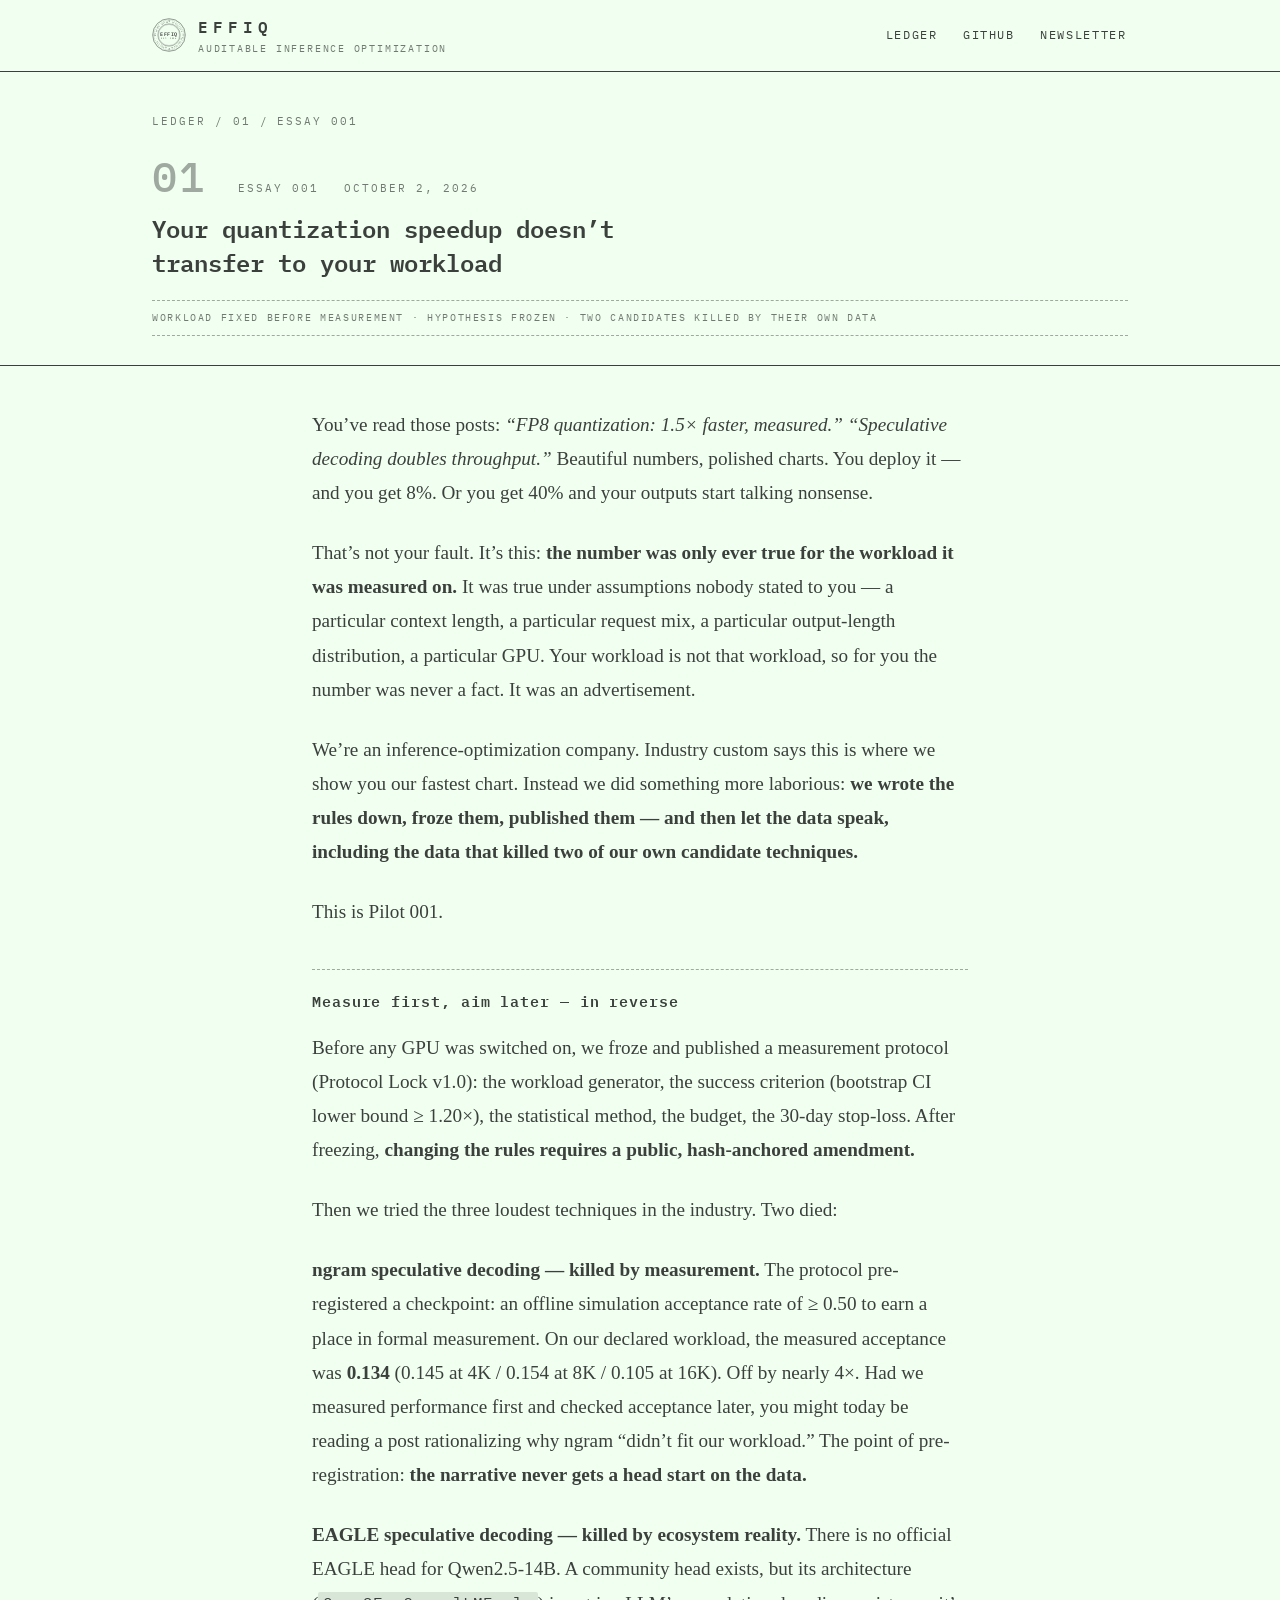
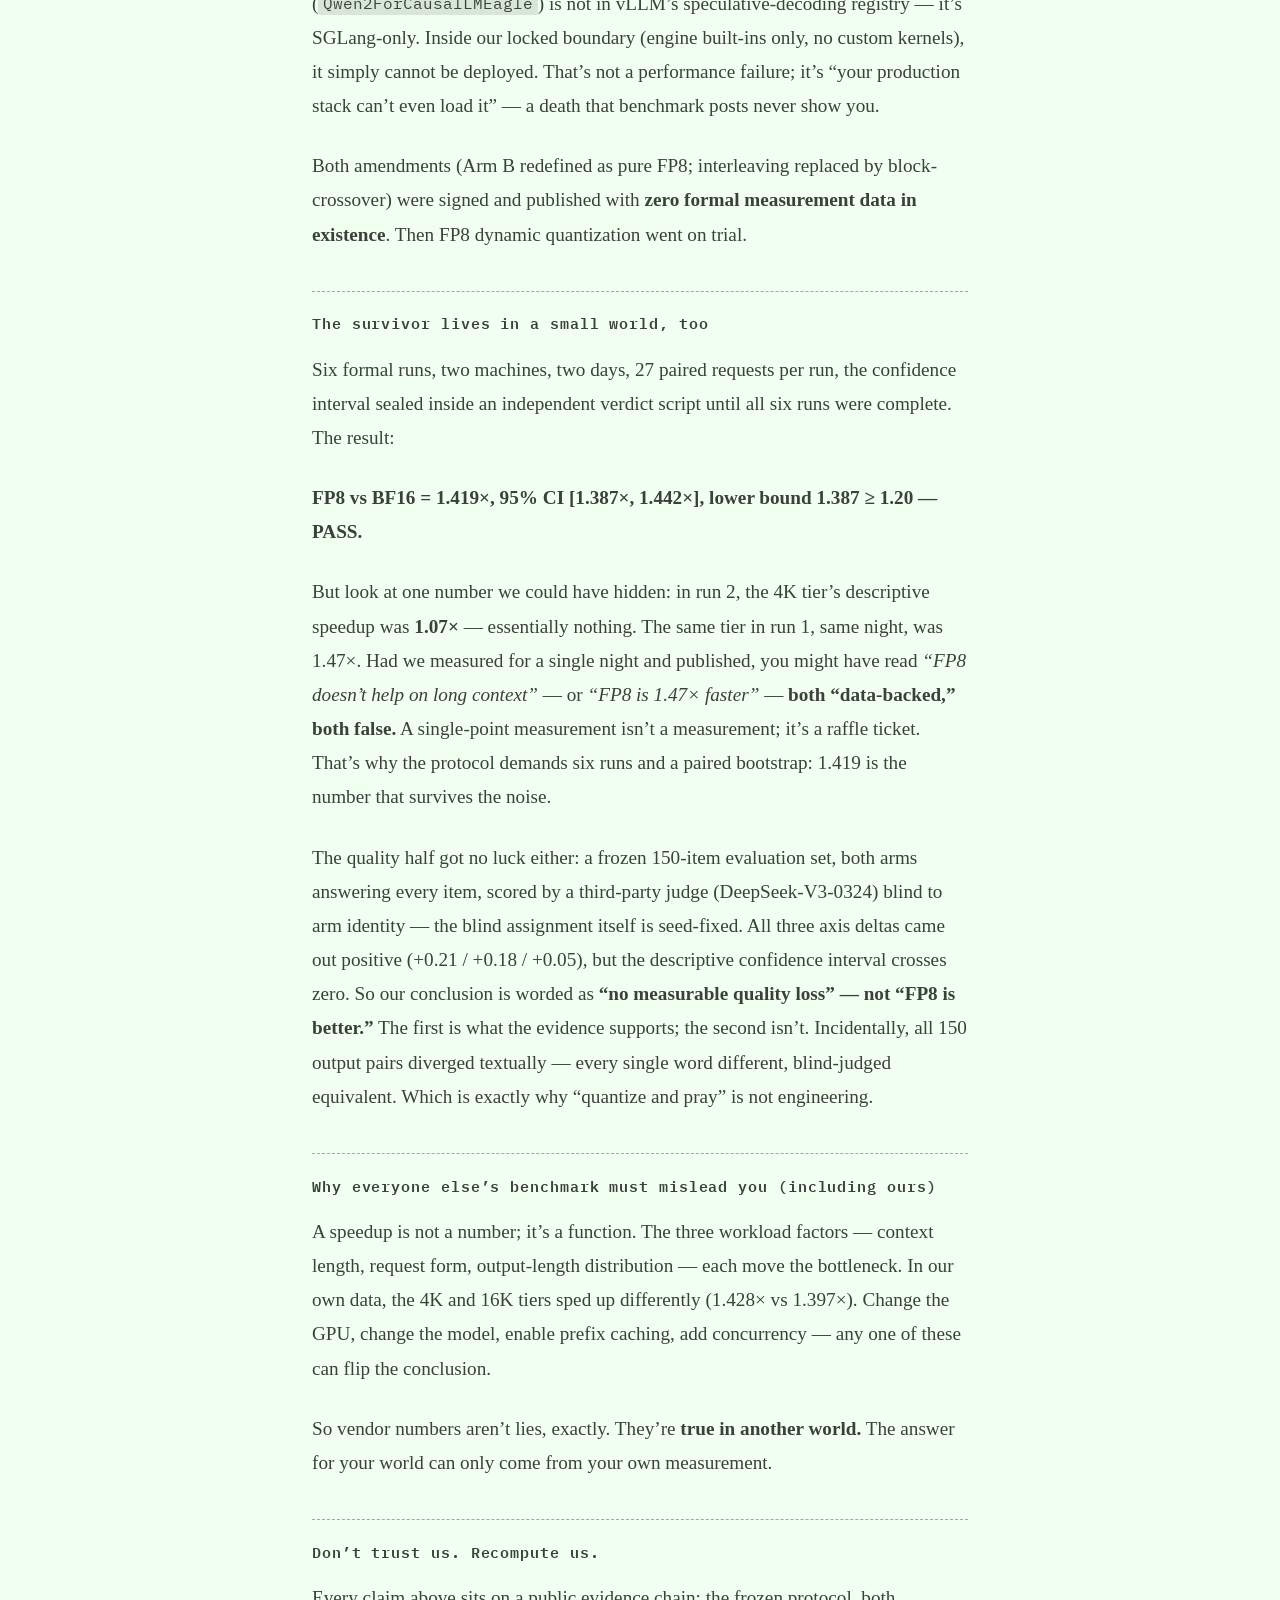
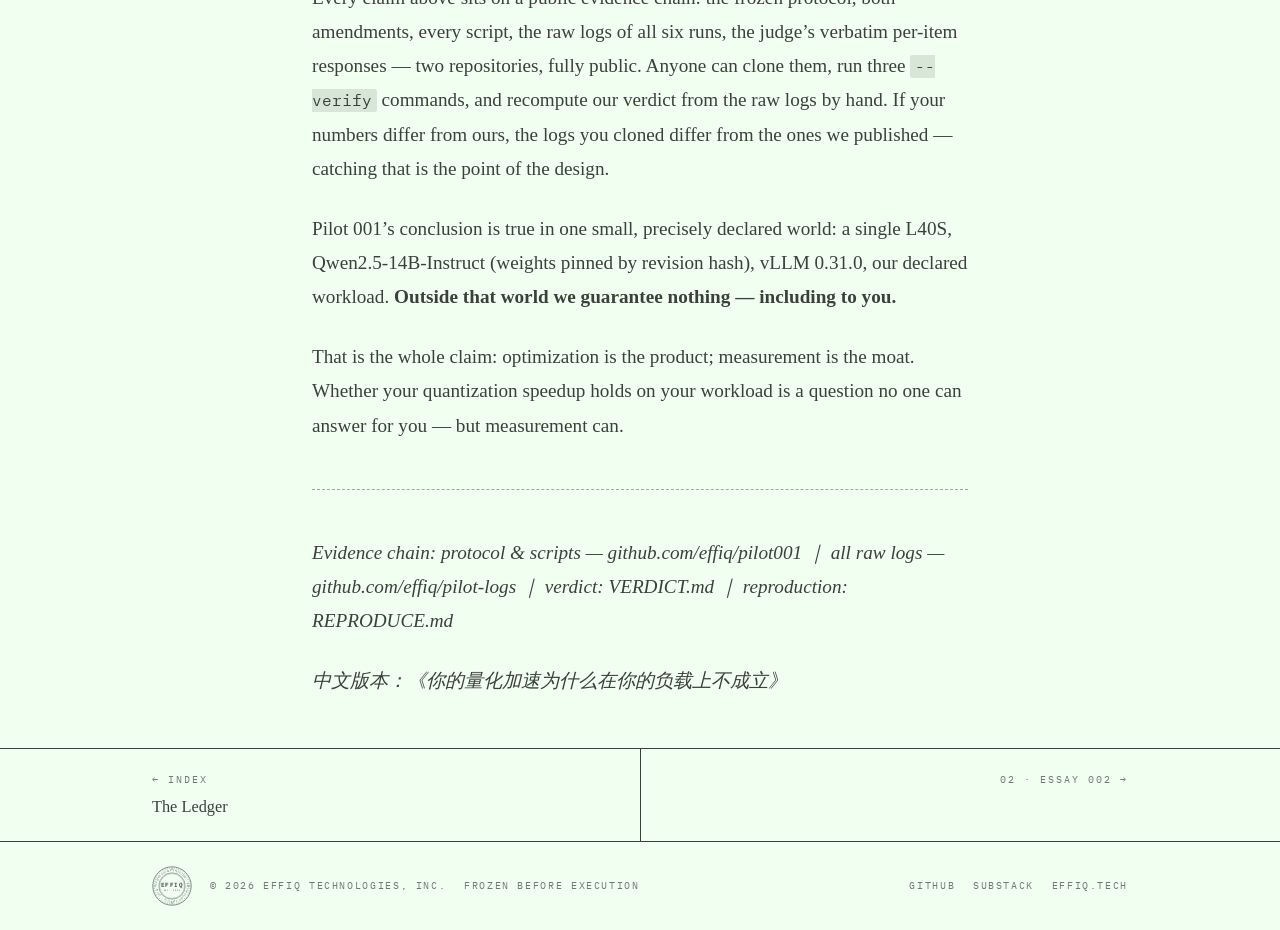
==== essays/essay-001-quantization-speedup.html @ eb8e24e4 "Add files via upload" ====
<!DOCTYPE html>
<html lang="en">
<head>
<meta charset="utf-8">
<meta name="viewport" content="width=device-width, initial-scale=1">
<title>Your quantization speedup doesn’t transfer to your workload — Effiq</title>
<meta name="description" content="FP8, speculative decoding, polished charts — and why none of those numbers were ever true for your workload.">
<link rel="icon" type="image/svg+xml" href="../favicon.svg">
<link rel="preconnect" href="https://fonts.googleapis.com">
<link rel="preconnect" href="https://fonts.gstatic.com" crossorigin>
<link href="https://fonts.googleapis.com/css2?family=IBM+Plex+Mono:wght@400;500;600&display=swap" rel="stylesheet">
<link rel="stylesheet" href="../style.css">
</head>
<body>
<header class="site-head">
<div class="wrap">
<a class="brand" href="../index.html"><svg class="seal" width="34" height="34" viewBox="0 0 100 100" role="img" aria-label="Effiq seal" xmlns="http://www.w3.org/2000/svg">
<defs><path id="hring" d="M 50,50 m -37,0 a 37,37 0 1,1 74,0 a 37,37 0 1,1 -74,0"/></defs>
<g fill="none" stroke="#3C403C">
<circle cx="50" cy="50" r="48" stroke-width="1.5"/>
<line x1="50.00" y1="10.00" x2="50.00" y2="4.00" stroke-width="1.4"/>
<line x1="55.55" y1="7.86" x2="56.00" y2="4.39" stroke-width="0.7"/>
<line x1="61.00" y1="8.95" x2="61.91" y2="5.57" stroke-width="0.7"/>
<line x1="66.26" y1="10.74" x2="67.60" y2="7.50" stroke-width="0.7"/>
<line x1="71.25" y1="13.19" x2="73.00" y2="10.16" stroke-width="0.7"/>
<line x1="75.87" y1="16.28" x2="78.00" y2="13.51" stroke-width="0.7"/>
<line x1="80.05" y1="19.95" x2="82.53" y2="17.47" stroke-width="0.7"/>
<line x1="83.72" y1="24.13" x2="86.49" y2="22.00" stroke-width="0.7"/>
<line x1="86.81" y1="28.75" x2="89.84" y2="27.00" stroke-width="0.7"/>
<line x1="89.26" y1="33.74" x2="92.50" y2="32.40" stroke-width="0.7"/>
<line x1="91.05" y1="39.00" x2="94.43" y2="38.09" stroke-width="0.7"/>
<line x1="92.14" y1="44.45" x2="95.61" y2="44.00" stroke-width="0.7"/>
<line x1="90.00" y1="50.00" x2="96.00" y2="50.00" stroke-width="1.4"/>
<line x1="92.14" y1="55.55" x2="95.61" y2="56.00" stroke-width="0.7"/>
<line x1="91.05" y1="61.00" x2="94.43" y2="61.91" stroke-width="0.7"/>
<line x1="89.26" y1="66.26" x2="92.50" y2="67.60" stroke-width="0.7"/>
<line x1="86.81" y1="71.25" x2="89.84" y2="73.00" stroke-width="0.7"/>
<line x1="83.72" y1="75.87" x2="86.49" y2="78.00" stroke-width="0.7"/>
<line x1="80.05" y1="80.05" x2="82.53" y2="82.53" stroke-width="0.7"/>
<line x1="75.87" y1="83.72" x2="78.00" y2="86.49" stroke-width="0.7"/>
<line x1="71.25" y1="86.81" x2="73.00" y2="89.84" stroke-width="0.7"/>
<line x1="66.26" y1="89.26" x2="67.60" y2="92.50" stroke-width="0.7"/>
<line x1="61.00" y1="91.05" x2="61.91" y2="94.43" stroke-width="0.7"/>
<line x1="55.55" y1="92.14" x2="56.00" y2="95.61" stroke-width="0.7"/>
<line x1="50.00" y1="90.00" x2="50.00" y2="96.00" stroke-width="1.4"/>
<line x1="44.45" y1="92.14" x2="44.00" y2="95.61" stroke-width="0.7"/>
<line x1="39.00" y1="91.05" x2="38.09" y2="94.43" stroke-width="0.7"/>
<line x1="33.74" y1="89.26" x2="32.40" y2="92.50" stroke-width="0.7"/>
<line x1="28.75" y1="86.81" x2="27.00" y2="89.84" stroke-width="0.7"/>
<line x1="24.13" y1="83.72" x2="22.00" y2="86.49" stroke-width="0.7"/>
<line x1="19.95" y1="80.05" x2="17.47" y2="82.53" stroke-width="0.7"/>
<line x1="16.28" y1="75.87" x2="13.51" y2="78.00" stroke-width="0.7"/>
<line x1="13.19" y1="71.25" x2="10.16" y2="73.00" stroke-width="0.7"/>
<line x1="10.74" y1="66.26" x2="7.50" y2="67.60" stroke-width="0.7"/>
<line x1="8.95" y1="61.00" x2="5.57" y2="61.91" stroke-width="0.7"/>
<line x1="7.86" y1="55.55" x2="4.39" y2="56.00" stroke-width="0.7"/>
<line x1="10.00" y1="50.00" x2="4.00" y2="50.00" stroke-width="1.4"/>
<line x1="7.86" y1="44.45" x2="4.39" y2="44.00" stroke-width="0.7"/>
<line x1="8.95" y1="39.00" x2="5.57" y2="38.09" stroke-width="0.7"/>
<line x1="10.74" y1="33.74" x2="7.50" y2="32.40" stroke-width="0.7"/>
<line x1="13.19" y1="28.75" x2="10.16" y2="27.00" stroke-width="0.7"/>
<line x1="16.28" y1="24.13" x2="13.51" y2="22.00" stroke-width="0.7"/>
<line x1="19.95" y1="19.95" x2="17.47" y2="17.47" stroke-width="0.7"/>
<line x1="24.13" y1="16.28" x2="22.00" y2="13.51" stroke-width="0.7"/>
<line x1="28.75" y1="13.19" x2="27.00" y2="10.16" stroke-width="0.7"/>
<line x1="33.74" y1="10.74" x2="32.40" y2="7.50" stroke-width="0.7"/>
<line x1="39.00" y1="8.95" x2="38.09" y2="5.57" stroke-width="0.7"/>
<line x1="44.45" y1="7.86" x2="44.00" y2="4.39" stroke-width="0.7"/>
<circle cx="50" cy="50" r="33" stroke-width="1"/>
<circle cx="50" cy="50" r="31" stroke-width="0.6"/>
</g>
<text font-family="'IBM Plex Mono',monospace" font-size="5.4" letter-spacing="1.55" fill="#3C403C">
<textPath href="#hring" startOffset="1.5%">FROZEN BEFORE EXECUTION · RECOMPUTABLE VERDICTS · EFFIQ ·</textPath>
</text>
<text x="50" y="53.5" text-anchor="middle" font-family="'IBM Plex Mono',monospace" font-weight="600" font-size="14.5" letter-spacing="1.5" fill="#3C403C">EFFIQ</text>
<text x="50" y="62" text-anchor="middle" font-family="'IBM Plex Mono',monospace" font-size="4.6" letter-spacing="2.2" fill="#3C403C">EST. 2026</text>
</svg><span><span class="brand-name">EFFIQ</span><span class="brand-sub">AUDITABLE INFERENCE OPTIMIZATION</span></span></a>
<nav class="site-nav">
<a href="../index.html">Ledger</a>
<a href="https://github.com/effiq">GitHub</a>
<a href="https://effiq.substack.com">Newsletter</a>
</nav>
</div>
</header>
<header class="art-head">
<div class="wrap">
<div class="crumbs"><a href="../index.html">LEDGER</a> / 01 / ESSAY 001</div>
<div class="art-meta"><span class="no">01</span><span>ESSAY 001</span><span>OCTOBER 2, 2026</span></div>
<h1>Your quantization speedup doesn’t transfer to your workload</h1>
<div class="evidence">WORKLOAD FIXED BEFORE MEASUREMENT · HYPOTHESIS FROZEN · TWO CANDIDATES KILLED BY THEIR OWN DATA</div>
</div>
</header>
<article class="art-body">
<p>You’ve read those posts: <em>“FP8 quantization: 1.5× faster, measured.”</em> <em>“Speculative decoding doubles throughput.”</em> Beautiful numbers, polished charts. You deploy it — and you get 8%. Or you get 40% and your outputs start talking nonsense.</p>
<p>That’s not your fault. It’s this: <strong>the number was only ever true for the workload it was measured on.</strong> It was true under assumptions nobody stated to you — a particular context length, a particular request mix, a particular output-length distribution, a particular GPU. Your workload is not that workload, so for you the number was never a fact. It was an advertisement.</p>
<p>We’re an inference-optimization company. Industry custom says this is where we show you our fastest chart. Instead we did something more laborious: <strong>we wrote the rules down, froze them, published them — and then let the data speak, including the data that killed two of our own candidate techniques.</strong></p>
<p>This is Pilot 001.</p>
<h2 id="measure-first-aim-later-in-reverse">Measure first, aim later — in reverse</h2>
<p>Before any GPU was switched on, we froze and published a measurement protocol (Protocol Lock v1.0): the workload generator, the success criterion (bootstrap CI lower bound ≥ 1.20×), the statistical method, the budget, the 30-day stop-loss. After freezing, <strong>changing the rules requires a public, hash-anchored amendment.</strong></p>
<p>Then we tried the three loudest techniques in the industry. Two died:</p>
<p><strong>ngram speculative decoding — killed by measurement.</strong> The protocol pre-registered a checkpoint: an offline simulation acceptance rate of ≥ 0.50 to earn a place in formal measurement. On our declared workload, the measured acceptance was <strong>0.134</strong> (0.145 at 4K / 0.154 at 8K / 0.105 at 16K). Off by nearly 4×. Had we measured performance first and checked acceptance later, you might today be reading a post rationalizing why ngram “didn’t fit our workload.” The point of pre-registration: <strong>the narrative never gets a head start on the data.</strong></p>
<p><strong>EAGLE speculative decoding — killed by ecosystem reality.</strong> There is no official EAGLE head for Qwen2.5-14B. A community head exists, but its architecture (<code>Qwen2ForCausalLMEagle</code>) is not in vLLM’s speculative-decoding registry — it’s SGLang-only. Inside our locked boundary (engine built-ins only, no custom kernels), it simply cannot be deployed. That’s not a performance failure; it’s “your production stack can’t even load it” — a death that benchmark posts never show you.</p>
<p>Both amendments (Arm B redefined as pure FP8; interleaving replaced by block-crossover) were signed and published with <strong>zero formal measurement data in existence</strong>. Then FP8 dynamic quantization went on trial.</p>
<h2 id="the-survivor-lives-in-a-small-world-too">The survivor lives in a small world, too</h2>
<p>Six formal runs, two machines, two days, 27 paired requests per run, the confidence interval sealed inside an independent verdict script until all six runs were complete. The result:</p>
<p><strong>FP8 vs BF16 = 1.419×, 95% CI [1.387×, 1.442×], lower bound 1.387 ≥ 1.20 — PASS.</strong></p>
<p>But look at one number we could have hidden: in run 2, the 4K tier’s descriptive speedup was <strong>1.07×</strong> — essentially nothing. The same tier in run 1, same night, was 1.47×. Had we measured for a single night and published, you might have read <em>“FP8 doesn’t help on long context”</em> — or <em>“FP8 is 1.47× faster”</em> — <strong>both “data-backed,” both false.</strong> A single-point measurement isn’t a measurement; it’s a raffle ticket. That’s why the protocol demands six runs and a paired bootstrap: 1.419 is the number that survives the noise.</p>
<p>The quality half got no luck either: a frozen 150-item evaluation set, both arms answering every item, scored by a third-party judge (DeepSeek-V3-0324) blind to arm identity — the blind assignment itself is seed-fixed. All three axis deltas came out positive (+0.21 / +0.18 / +0.05), but the descriptive confidence interval crosses zero. So our conclusion is worded as <strong>“no measurable quality loss” — not “FP8 is better.”</strong> The first is what the evidence supports; the second isn’t. Incidentally, all 150 output pairs diverged textually — every single word different, blind-judged equivalent. Which is exactly why “quantize and pray” is not engineering.</p>
<h2 id="why-everyone-elses-benchmark-must-mislead-you-including-ours">Why everyone else’s benchmark must mislead you (including ours)</h2>
<p>A speedup is not a number; it’s a function. The three workload factors — context length, request form, output-length distribution — each move the bottleneck. In our own data, the 4K and 16K tiers sped up differently (1.428× vs 1.397×). Change the GPU, change the model, enable prefix caching, add concurrency — any one of these can flip the conclusion.</p>
<p>So vendor numbers aren’t lies, exactly. They’re <strong>true in another world.</strong> The answer for your world can only come from your own measurement.</p>
<h2 id="dont-trust-us.-recompute-us.">Don’t trust us. Recompute us.</h2>
<p>Every claim above sits on a public evidence chain: the frozen protocol, both amendments, every script, the raw logs of all six runs, the judge’s verbatim per-item responses — two repositories, fully public. Anyone can clone them, run three <code>--verify</code> commands, and recompute our verdict from the raw logs by hand. If your numbers differ from ours, the logs you cloned differ from the ones we published — catching that is the point of the design.</p>
<p>Pilot 001’s conclusion is true in one small, precisely declared world: a single L40S, Qwen2.5-14B-Instruct (weights pinned by revision hash), vLLM 0.31.0, our declared workload. <strong>Outside that world we guarantee nothing — including to you.</strong></p>
<p>That is the whole claim: optimization is the product; measurement is the moat. Whether your quantization speedup holds on your workload is a question no one can answer for you — but measurement can.</p>
<hr />
<p><em>Evidence chain: protocol &amp; scripts — github.com/effiq/pilot001 ｜ all raw logs — github.com/effiq/pilot-logs ｜ verdict: VERDICT.md ｜ reproduction: REPRODUCE.md</em></p>
<p><em>中文版本：《你的量化加速为什么在你的负载上不成立》</em></p>
</article>
<nav class="pager"><div class="wrap"><a class="prev" href="../index.html"><span class="lbl">← INDEX</span><span class="t">The Ledger</span></a><a class="next" href="essay-002-replaying-production-traffic.html"><span class="lbl">02 · ESSAY 002 →</span><span class="t"></span></a></div></nav>
<footer class="colophon">
<div class="wrap">
<svg class="seal" width="40" height="40" viewBox="0 0 100 100" role="img" aria-label="Effiq seal" xmlns="http://www.w3.org/2000/svg">
<defs><path id="fring" d="M 50,50 m -37,0 a 37,37 0 1,1 74,0 a 37,37 0 1,1 -74,0"/></defs>
<g fill="none" stroke="#3C403C">
<circle cx="50" cy="50" r="48" stroke-width="1.5"/>
<line x1="50.00" y1="10.00" x2="50.00" y2="4.00" stroke-width="1.4"/>
<line x1="55.55" y1="7.86" x2="56.00" y2="4.39" stroke-width="0.7"/>
<line x1="61.00" y1="8.95" x2="61.91" y2="5.57" stroke-width="0.7"/>
<line x1="66.26" y1="10.74" x2="67.60" y2="7.50" stroke-width="0.7"/>
<line x1="71.25" y1="13.19" x2="73.00" y2="10.16" stroke-width="0.7"/>
<line x1="75.87" y1="16.28" x2="78.00" y2="13.51" stroke-width="0.7"/>
<line x1="80.05" y1="19.95" x2="82.53" y2="17.47" stroke-width="0.7"/>
<line x1="83.72" y1="24.13" x2="86.49" y2="22.00" stroke-width="0.7"/>
<line x1="86.81" y1="28.75" x2="89.84" y2="27.00" stroke-width="0.7"/>
<line x1="89.26" y1="33.74" x2="92.50" y2="32.40" stroke-width="0.7"/>
<line x1="91.05" y1="39.00" x2="94.43" y2="38.09" stroke-width="0.7"/>
<line x1="92.14" y1="44.45" x2="95.61" y2="44.00" stroke-width="0.7"/>
<line x1="90.00" y1="50.00" x2="96.00" y2="50.00" stroke-width="1.4"/>
<line x1="92.14" y1="55.55" x2="95.61" y2="56.00" stroke-width="0.7"/>
<line x1="91.05" y1="61.00" x2="94.43" y2="61.91" stroke-width="0.7"/>
<line x1="89.26" y1="66.26" x2="92.50" y2="67.60" stroke-width="0.7"/>
<line x1="86.81" y1="71.25" x2="89.84" y2="73.00" stroke-width="0.7"/>
<line x1="83.72" y1="75.87" x2="86.49" y2="78.00" stroke-width="0.7"/>
<line x1="80.05" y1="80.05" x2="82.53" y2="82.53" stroke-width="0.7"/>
<line x1="75.87" y1="83.72" x2="78.00" y2="86.49" stroke-width="0.7"/>
<line x1="71.25" y1="86.81" x2="73.00" y2="89.84" stroke-width="0.7"/>
<line x1="66.26" y1="89.26" x2="67.60" y2="92.50" stroke-width="0.7"/>
<line x1="61.00" y1="91.05" x2="61.91" y2="94.43" stroke-width="0.7"/>
<line x1="55.55" y1="92.14" x2="56.00" y2="95.61" stroke-width="0.7"/>
<line x1="50.00" y1="90.00" x2="50.00" y2="96.00" stroke-width="1.4"/>
<line x1="44.45" y1="92.14" x2="44.00" y2="95.61" stroke-width="0.7"/>
<line x1="39.00" y1="91.05" x2="38.09" y2="94.43" stroke-width="0.7"/>
<line x1="33.74" y1="89.26" x2="32.40" y2="92.50" stroke-width="0.7"/>
<line x1="28.75" y1="86.81" x2="27.00" y2="89.84" stroke-width="0.7"/>
<line x1="24.13" y1="83.72" x2="22.00" y2="86.49" stroke-width="0.7"/>
<line x1="19.95" y1="80.05" x2="17.47" y2="82.53" stroke-width="0.7"/>
<line x1="16.28" y1="75.87" x2="13.51" y2="78.00" stroke-width="0.7"/>
<line x1="13.19" y1="71.25" x2="10.16" y2="73.00" stroke-width="0.7"/>
<line x1="10.74" y1="66.26" x2="7.50" y2="67.60" stroke-width="0.7"/>
<line x1="8.95" y1="61.00" x2="5.57" y2="61.91" stroke-width="0.7"/>
<line x1="7.86" y1="55.55" x2="4.39" y2="56.00" stroke-width="0.7"/>
<line x1="10.00" y1="50.00" x2="4.00" y2="50.00" stroke-width="1.4"/>
<line x1="7.86" y1="44.45" x2="4.39" y2="44.00" stroke-width="0.7"/>
<line x1="8.95" y1="39.00" x2="5.57" y2="38.09" stroke-width="0.7"/>
<line x1="10.74" y1="33.74" x2="7.50" y2="32.40" stroke-width="0.7"/>
<line x1="13.19" y1="28.75" x2="10.16" y2="27.00" stroke-width="0.7"/>
<line x1="16.28" y1="24.13" x2="13.51" y2="22.00" stroke-width="0.7"/>
<line x1="19.95" y1="19.95" x2="17.47" y2="17.47" stroke-width="0.7"/>
<line x1="24.13" y1="16.28" x2="22.00" y2="13.51" stroke-width="0.7"/>
<line x1="28.75" y1="13.19" x2="27.00" y2="10.16" stroke-width="0.7"/>
<line x1="33.74" y1="10.74" x2="32.40" y2="7.50" stroke-width="0.7"/>
<line x1="39.00" y1="8.95" x2="38.09" y2="5.57" stroke-width="0.7"/>
<line x1="44.45" y1="7.86" x2="44.00" y2="4.39" stroke-width="0.7"/>
<circle cx="50" cy="50" r="33" stroke-width="1"/>
<circle cx="50" cy="50" r="31" stroke-width="0.6"/>
</g>
<text font-family="'IBM Plex Mono',monospace" font-size="5.4" letter-spacing="1.55" fill="#3C403C">
<textPath href="#fring" startOffset="1.5%">FROZEN BEFORE EXECUTION · RECOMPUTABLE VERDICTS · EFFIQ ·</textPath>
</text>
<text x="50" y="53.5" text-anchor="middle" font-family="'IBM Plex Mono',monospace" font-weight="600" font-size="14.5" letter-spacing="1.5" fill="#3C403C">EFFIQ</text>
<text x="50" y="62" text-anchor="middle" font-family="'IBM Plex Mono',monospace" font-size="4.6" letter-spacing="2.2" fill="#3C403C">EST. 2026</text>
</svg>
<span>© 2026 EFFIQ TECHNOLOGIES, INC.</span>
<span>FROZEN BEFORE EXECUTION</span>
<span class="spacer"></span>
<a href="https://github.com/effiq">GITHUB</a>
<a href="https://effiq.substack.com">SUBSTACK</a>
<a href="https://effiq.tech">EFFIQ.TECH</a>
</div>
</footer>
</body>
</html>
---- style.css ----
/* effiq.tech — hand-built static site. One typeface for the furniture,
   one serif for the reading. Palette: honeydew paper, charcoal ink, sage hover. */
:root{
  --paper:#F0FFF0;
  --ink:#3C403C;
  --sage:#D8E6D8;
  --ink-70:rgba(60,64,60,.7);
  --ink-45:rgba(60,64,60,.45);
  --ink-20:rgba(60,64,60,.2);
  --mono:'IBM Plex Mono',ui-monospace,'Cascadia Mono',Menlo,Consolas,monospace;
  --serif:'Iowan Old Style','Palatino Linotype',Palatino,Georgia,'Times New Roman',serif;
}
*{box-sizing:border-box;margin:0;padding:0}
html{background:var(--paper);scroll-behavior:smooth}
body{
  background:var(--paper);color:var(--ink);
  font-family:var(--mono);font-size:15px;line-height:1.6;
  -webkit-font-smoothing:antialiased;text-rendering:optimizeLegibility;
}
::selection{background:var(--sage);color:var(--ink)}
a{color:inherit;text-decoration-thickness:1px;text-underline-offset:3px}
a:hover{background:var(--sage)}
a:visited{color:inherit}
:focus-visible{outline:1.5px solid var(--ink);outline-offset:3px}
.wrap{max-width:64rem;margin:0 auto;padding:0 1.5rem}

/* ---------- site header ---------- */
.site-head{border-bottom:1.5px solid var(--ink)}
.site-head .wrap{display:flex;align-items:center;gap:.9rem;padding-top:.85rem;padding-bottom:.85rem}
.brand{display:flex;align-items:center;gap:.75rem;text-decoration:none}
.brand:hover{background:none}
.brand .seal{flex:none}
.brand-name{font-weight:600;letter-spacing:.32em;font-size:1rem}
.brand-sub{display:block;font-size:.62rem;letter-spacing:.18em;color:var(--ink-70);margin-top:.1rem}
.site-nav{margin-left:auto;display:flex;gap:1.4rem;font-size:.72rem;letter-spacing:.14em;text-transform:uppercase}
.site-nav a{text-decoration:none;padding:.15rem .1rem}
@media (max-width:560px){.brand-sub{display:none}.site-nav{gap:.9rem}}

/* ---------- index hero ---------- */
.hero{border-bottom:1.5px solid var(--ink)}
.hero .wrap{display:grid;grid-template-columns:auto 1fr;gap:2.2rem;align-items:center;padding-top:3.2rem;padding-bottom:3.2rem}
.hero .seal{width:128px;height:128px}
.hero-kicker{font-size:.68rem;letter-spacing:.22em;text-transform:uppercase;color:var(--ink-70)}
.hero h1{font-size:1.5rem;font-weight:600;line-height:1.35;margin:.7rem 0 .9rem;max-width:34ch}
.hero p.lede{font-family:var(--serif);font-size:1.14rem;line-height:1.65;max-width:52ch}
.hero .cta-row{margin-top:1.4rem;display:flex;gap:.8rem;flex-wrap:wrap}
.btn{display:inline-block;font-size:.72rem;letter-spacing:.16em;text-transform:uppercase;
     text-decoration:none;padding:.62rem 1.15rem;border:1.5px solid var(--ink)}
.btn-inv{background:var(--ink);color:var(--paper)}
.btn-inv:hover{background:var(--ink);color:var(--sage)}
.btn-plain:hover{background:var(--sage)}
@media (max-width:640px){.hero .wrap{grid-template-columns:1fr;gap:1.2rem}.hero .seal{width:96px;height:96px}}

/* ---------- ledger ---------- */
.ledger-head{display:flex;justify-content:space-between;align-items:baseline;
  font-size:.68rem;letter-spacing:.22em;text-transform:uppercase;color:var(--ink-70);
  padding:1.6rem 0 .55rem}
.ledger{list-style:none;border-bottom:1.5px solid var(--ink)}
.ledger li a{display:grid;grid-template-columns:4.6rem 1fr auto;gap:1.4rem;align-items:baseline;
  padding:1.15rem .35rem;text-decoration:none;border-top:1.5px solid var(--ink)}
.ledger li a:hover{background:var(--sage)}
.ledger .no{font-size:2.1rem;font-weight:500;color:var(--ink-45);user-select:none;line-height:1}
.ledger .title{font-family:var(--serif);font-size:1.22rem;line-height:1.4}
.ledger .dek{display:block;font-family:var(--mono);font-size:.74rem;color:var(--ink-70);margin-top:.3rem;line-height:1.55}
.ledger .meta{text-align:right;font-size:.66rem;letter-spacing:.14em;text-transform:uppercase;color:var(--ink-70);white-space:nowrap}
.ledger .meta .kind{display:block;margin-bottom:.25rem;color:var(--ink)}
.ledger .meta .verdict-fail,.ledger .meta .verdict-pass{display:inline-block;border:1.5px solid var(--ink);padding:.06rem .45rem;margin-bottom:.3rem;color:var(--ink)}
.ledger .meta .verdict-fail{background:var(--ink);color:var(--paper)}
@media (max-width:640px){
  .ledger li a{grid-template-columns:3.2rem 1fr;gap:.9rem}
  .ledger .meta{display:none}
  .ledger .no{font-size:1.6rem}
}

/* ---------- index footer strip ---------- */
.strip{border-top:1.5px solid var(--ink);margin-top:0}
.strip .wrap{display:grid;grid-template-columns:repeat(3,1fr);gap:0}
.strip .cell{padding:1.6rem 1.2rem;border-left:1.5px solid var(--ink);font-size:.74rem;line-height:1.6}
.strip .cell:first-child{border-left:none}
.strip .cell h2{font-size:.68rem;letter-spacing:.22em;text-transform:uppercase;margin-bottom:.6rem}
.strip .cell p{color:var(--ink-70)}
.strip .cell a{font-weight:500}
@media (max-width:720px){.strip .wrap{grid-template-columns:1fr}.strip .cell{border-left:none;border-top:1.5px solid var(--ink)}.strip .cell:first-child{border-top:none}}

/* ---------- article ---------- */
.art-head{border-bottom:1.5px solid var(--ink)}
.art-head .wrap{padding-top:2.6rem;padding-bottom:1.8rem}
.crumbs{font-size:.68rem;letter-spacing:.18em;text-transform:uppercase;color:var(--ink-70)}
.crumbs a{text-decoration:none}
.art-meta{margin-top:1.6rem;display:flex;gap:1.6rem;flex-wrap:wrap;align-items:baseline;
  font-size:.68rem;letter-spacing:.18em;text-transform:uppercase;color:var(--ink-70)}
.art-meta .no{font-size:2.6rem;font-weight:500;color:var(--ink-45);user-select:none;line-height:1;margin-right:.4rem}
.art-head h1{font-size:1.5rem;font-weight:600;line-height:1.4;margin-top:.9rem;max-width:40ch}
.evidence{margin-top:1.3rem;padding:.55rem 0;border-top:1px dashed var(--ink-45);border-bottom:1px dashed var(--ink-45);
  font-size:.64rem;letter-spacing:.16em;text-transform:uppercase;color:var(--ink-70)}
.evidence b{color:var(--ink);font-weight:600}

.art-body{font-family:var(--serif);font-size:1.2rem;line-height:1.78;max-width:44rem;margin:0 auto;padding:2.6rem 1.5rem 1.5rem}
.art-body p{margin:0 0 1.35em}
.art-body h2{font-family:var(--mono);font-size:.95rem;font-weight:600;letter-spacing:.06em;
  margin:2.6em 0 1em;padding-top:1.2em;border-top:1px dashed var(--ink-45)}
.art-body h3{font-family:var(--mono);font-size:.82rem;font-weight:600;letter-spacing:.05em;margin:2em 0 .8em}
.art-body strong{font-weight:700}
.art-body em{font-style:italic}
.art-body a{text-decoration:underline}
.art-body ul,.art-body ol{margin:0 0 1.35em 1.4em}
.art-body li{margin-bottom:.45em}
.art-body blockquote{border-left:1.5px solid var(--ink);padding:.2rem 0 .2rem 1.2rem;margin:0 0 1.35em;color:var(--ink)}
.art-body code{font-family:var(--mono);font-size:.82em;background:var(--sage);padding:.08em .3em;border-radius:2px}
.art-body pre{border:1.5px solid var(--ink);padding:1rem 1.2rem;margin:0 0 1.35em;overflow-x:auto;background:var(--paper)}
.art-body pre code{background:none;padding:0;font-size:.78rem;line-height:1.6}
.art-body hr{border:none;border-top:1px dashed var(--ink-45);margin:2.4em auto}
.art-body img{max-width:100%;height:auto;display:block;margin:1.5em auto}
.art-body .hash{font-family:var(--mono);font-size:.78em;word-break:break-all}
.art-body table{width:100%;border-collapse:collapse;margin:1.8em 0;font-family:var(--mono);font-size:.72rem;line-height:1.55}
.art-body th,.art-body td{border:1.5px solid var(--ink);padding:.6rem .75rem;vertical-align:top;text-align:left}
.art-body th{font-size:.62rem;letter-spacing:.14em;text-transform:uppercase;font-weight:600;background:var(--sage)}
.art-body tbody tr:nth-child(even){background:rgba(216,230,216,.35)}

/* ---------- article footer nav ---------- */
.pager{border-top:1.5px solid var(--ink)}
.pager .wrap{display:grid;grid-template-columns:1fr 1fr;gap:0;padding:0}
.pager a{display:block;padding:1.4rem 1.5rem;text-decoration:none;font-size:.74rem;line-height:1.55}
.pager a:hover{background:var(--sage)}
.pager .next{border-left:1.5px solid var(--ink);text-align:right}
.pager .lbl{display:block;font-size:.62rem;letter-spacing:.2em;text-transform:uppercase;color:var(--ink-70);margin-bottom:.4rem}
.pager .t{font-family:var(--serif);font-size:1.02rem}
.pager .solo{grid-column:1 / -1}
@media (max-width:640px){.pager .wrap{grid-template-columns:1fr}.pager .next{border-left:none;border-top:1.5px solid var(--ink);text-align:left}}

/* ---------- colophon ---------- */
.colophon{border-top:1.5px solid var(--ink);margin-top:0}
.colophon .wrap{display:flex;align-items:center;gap:1.1rem;padding-top:1.5rem;padding-bottom:1.5rem;
  font-size:.64rem;letter-spacing:.16em;text-transform:uppercase;color:var(--ink-70)}
.colophon .seal{width:40px;height:40px;flex:none}
.colophon .spacer{margin-left:auto}
.colophon a{text-decoration:none}
@media (max-width:640px){.colophon .wrap{flex-wrap:wrap}.colophon .spacer{margin-left:0;width:100%}}
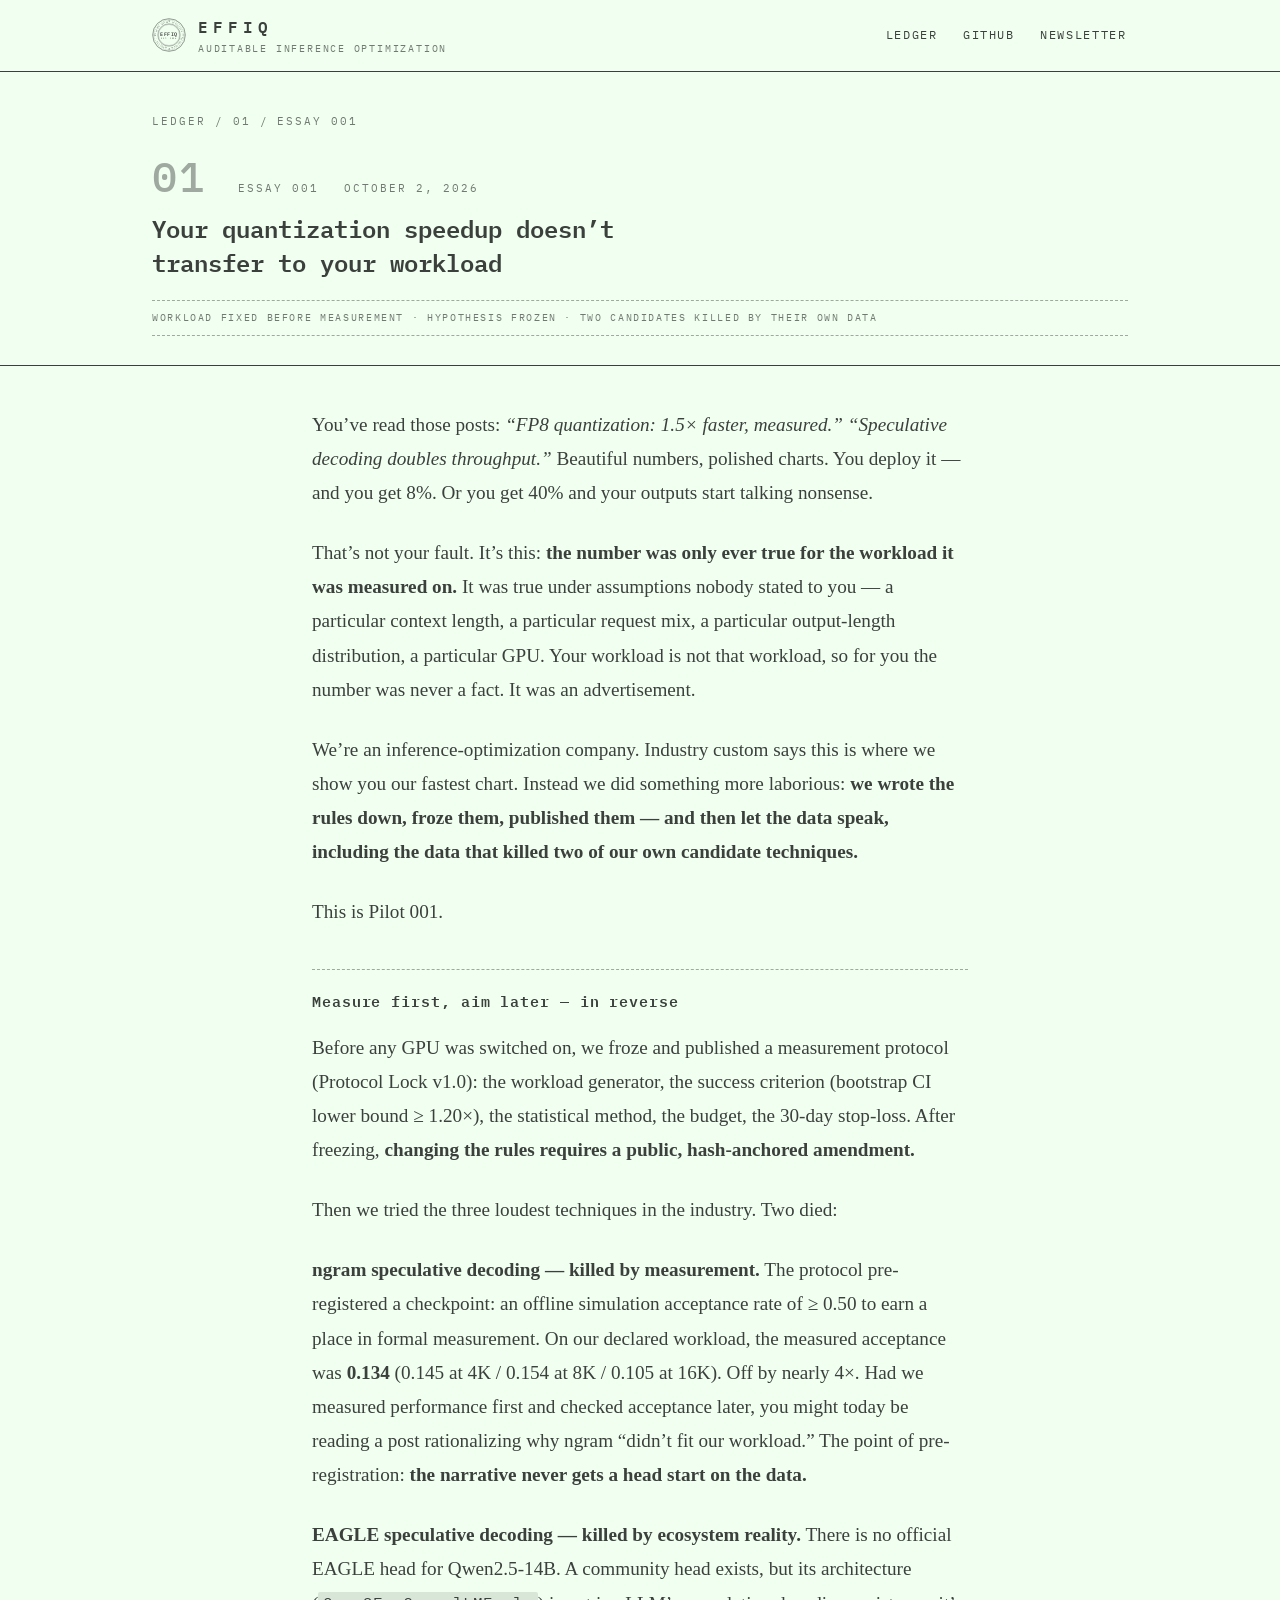
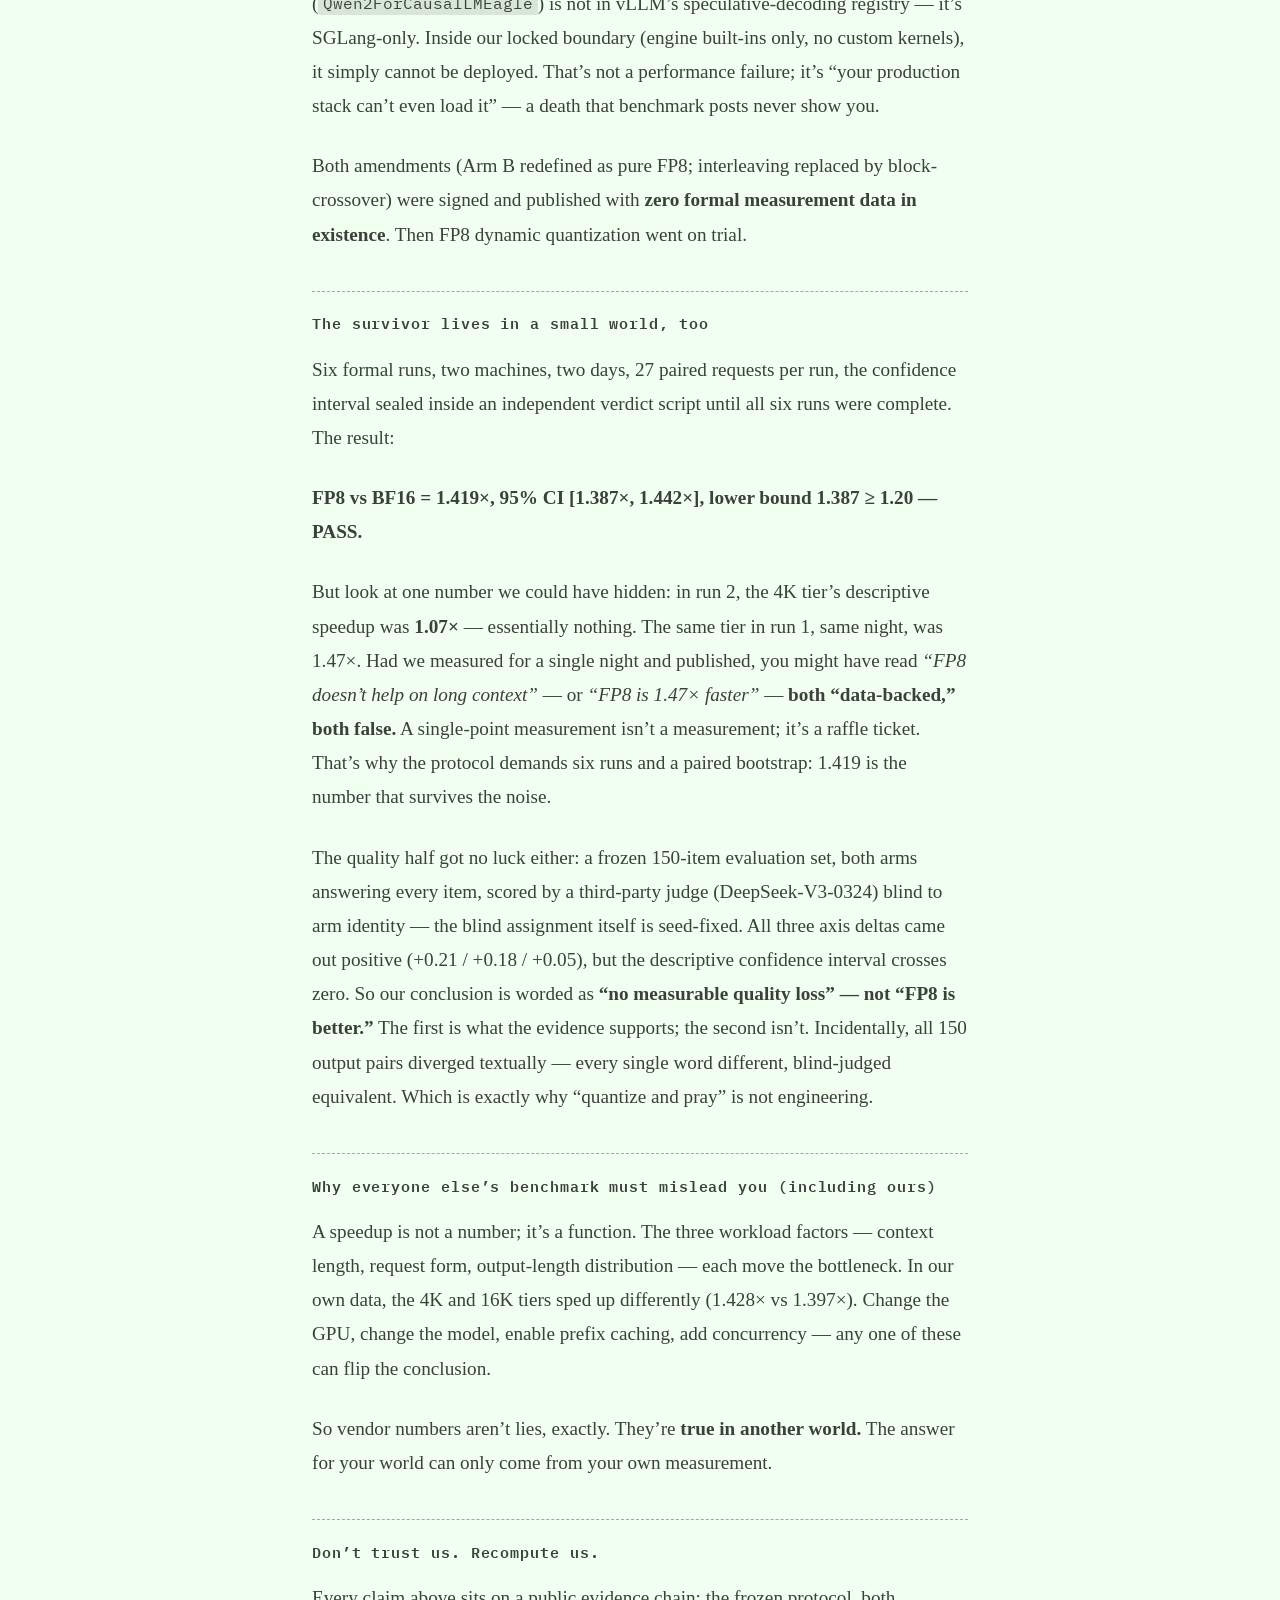
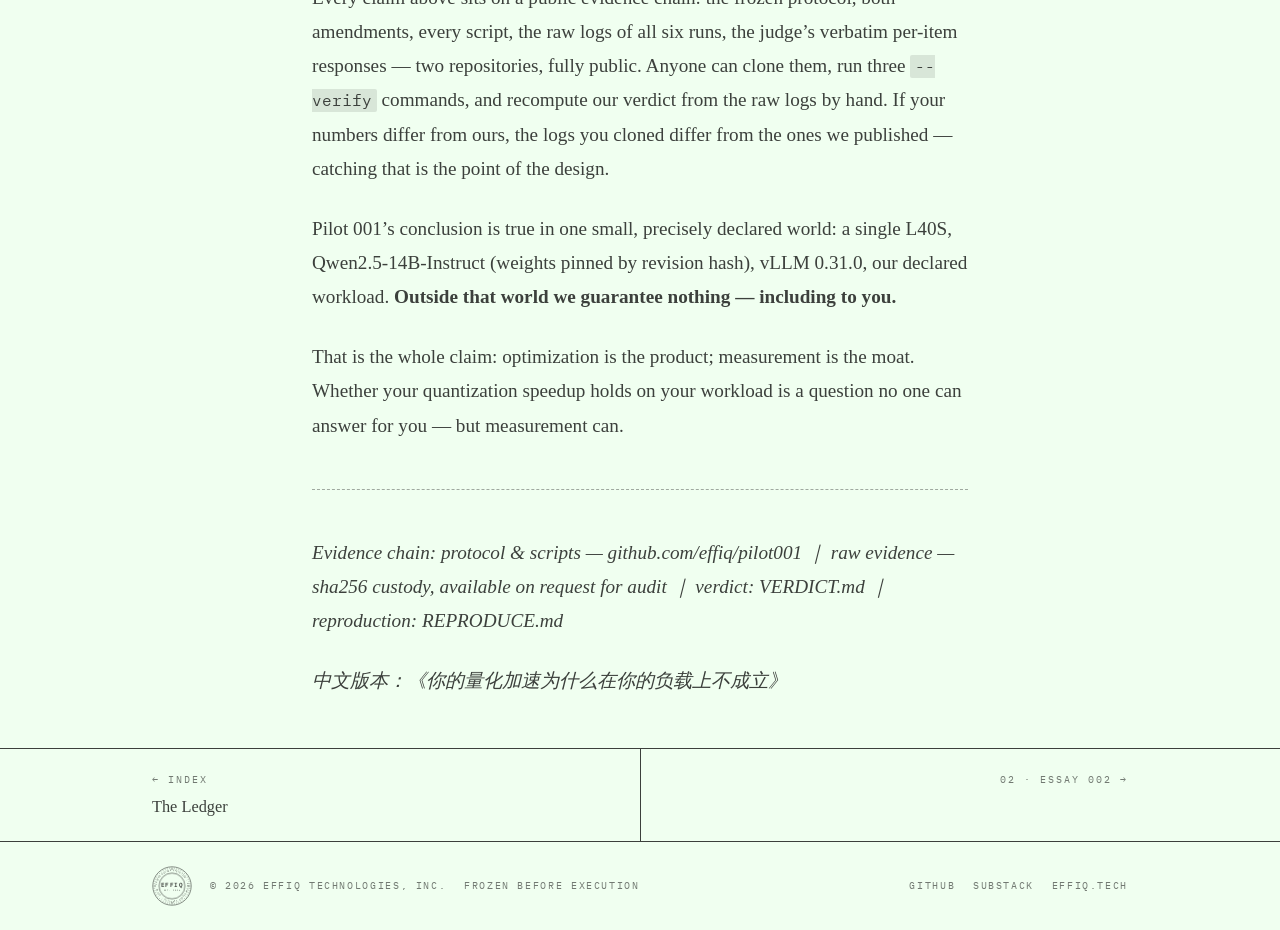
==== commit f7adfef8: "Add files via upload" ====
--- a/essays/essay-001-quantization-speedup.html
+++ b/essays/essay-001-quantization-speedup.html
@@ -114,7 +114,7 @@
 <p>Pilot 001’s conclusion is true in one small, precisely declared world: a single L40S, Qwen2.5-14B-Instruct (weights pinned by revision hash), vLLM 0.31.0, our declared workload. <strong>Outside that world we guarantee nothing — including to you.</strong></p>
 <p>That is the whole claim: optimization is the product; measurement is the moat. Whether your quantization speedup holds on your workload is a question no one can answer for you — but measurement can.</p>
 <hr />
-<p><em>Evidence chain: protocol &amp; scripts — github.com/effiq/pilot001 ｜ all raw logs — github.com/effiq/pilot-logs ｜ verdict: VERDICT.md ｜ reproduction: REPRODUCE.md</em></p>
+<p><em>Evidence chain: protocol &amp; scripts — github.com/effiq/pilot001 ｜ raw evidence — sha256 custody, available on request for audit ｜ verdict: VERDICT.md ｜ reproduction: REPRODUCE.md</em></p>
 <p><em>中文版本：《你的量化加速为什么在你的负载上不成立》</em></p>
 </article>
 <nav class="pager"><div class="wrap"><a class="prev" href="../index.html"><span class="lbl">← INDEX</span><span class="t">The Ledger</span></a><a class="next" href="essay-002-replaying-production-traffic.html"><span class="lbl">02 · ESSAY 002 →</span><span class="t"></span></a></div></nav>
